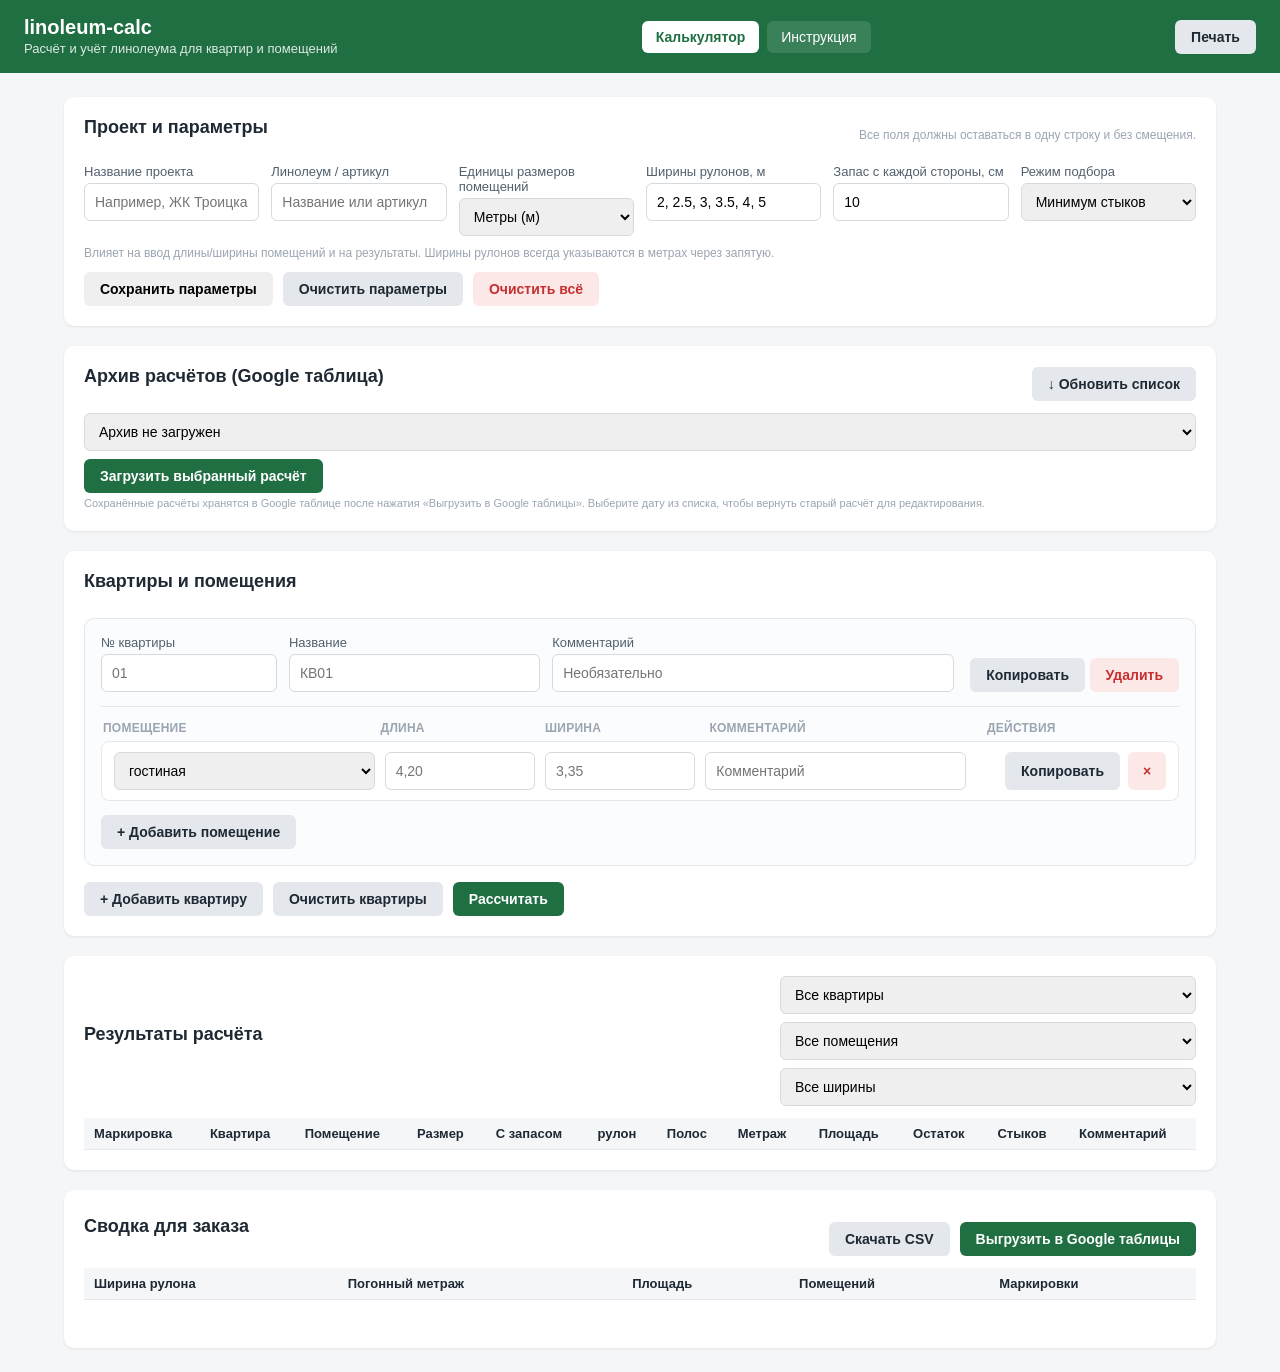
==== index.html @ c81ecb3d "Initial project setup for linoleum-calc" ====
<!doctype html>
<html lang="ru">
<head>
  <meta charset="utf-8">
  <meta name="viewport" content="width=device-width,initial-scale=1">
  <title>linoleum-calc — расчёт линолеума</title>
  <link rel="stylesheet" href="style.css">
</head>
<body>
  <header>
    <div>
      <b>linoleum-calc</b>
      <span>Расчёт и учёт линолеума для квартир и помещений</span>
    </div>
    <nav class="topnav">
      <a href="index.html" class="active">Калькулятор</a>
      <a href="docs/instructions.md">Инструкция</a>
    </nav>
    <button id="printBtn" class="secondary">Печать</button>
  </header>

  <main>
    <section class="card">
      <div class="section-head">
        <h1>Проект и параметры</h1>
        <p class="muted">Все поля должны оставаться в одну строку и без смещения.</p>
      </div>

      <div class="grid settings">
        <label>Название проекта
          <input id="projectName" placeholder="Например, ЖК Троицкая">
        </label>
        <label>Линолеум / артикул
          <input id="material" placeholder="Название или артикул">
        </label>
        <label>Единицы размеров помещений
          <select id="units">
            <option value="m">Метры (м)</option>
            <option value="mm">Миллиметры (мм)</option>
          </select>
        </label>
        <label>Ширины рулонов, м
          <input id="rollWidths" value="2, 2.5, 3, 3.5, 4, 5">
        </label>
        <label>Запас с каждой стороны, см
          <input id="allowance" type="number" min="0" step="1" value="10">
        </label>
        <label>Режим подбора
          <select id="mode">
            <option value="seams">Минимум стыков</option>
            <option value="waste">Минимум отходов</option>
          </select>
        </label>
      </div>

      <div class="settings-hint">
        <span>Влияет на ввод длины/ширины помещений и на результаты. Ширины рулонов всегда указываются в метрах через запятую.</span>
      </div>

      <div class="actions">
        <button id="saveProject">Сохранить параметры</button>
        <button id="clearSettings" class="secondary">Очистить параметры</button>
        <button id="clearAll" class="danger">Очистить всё</button>
      </div>
    </section>

    <section class="card">
      <div class="section-head">
        <h2>Архив расчётов (Google таблица)</h2>
        <button id="refreshArchive" class="secondary">↓ Обновить список</button>
      </div>

      <div class="filters">
        <select id="archiveSelect">
          <option value="">Архив не загружен</option>
        </select>
        <button id="loadArchive" class="primary">Загрузить выбранный расчёт</button>
      </div>

      <small>
        Сохранённые расчёты хранятся в Google таблице после нажатия «Выгрузить в Google таблицы».
        Выберите дату из списка, чтобы вернуть старый расчёт для редактирования.
      </small>
    </section>

    <section class="card">
      <div class="section-head">
        <h2>Квартиры и помещения</h2>
      </div>

      <div id="apartments"></div>

      <div class="actions bottom-actions">
        <button id="addApartmentBottom" class="secondary">+ Добавить квартиру</button>
        <button id="clearApartments" class="secondary">Очистить квартиры</button>
        <button id="calculateBottom" class="primary">Рассчитать</button>
      </div>
    </section>

    <section class="card">
      <div class="section-head">
        <h2>Результаты расчёта</h2>
        <div class="filters">
          <select id="filterApartment"><option value="">Все квартиры</option></select>
          <select id="filterRoom"><option value="">Все помещения</option></select>
          <select id="filterWidth"><option value="">Все ширины</option></select>
        </div>
      </div>

      <div class="table-wrap">
        <table>
          <thead>
            <tr>
              <th>Маркировка</th>
              <th>Квартира</th>
              <th>Помещение</th>
              <th>Размер</th>
              <th>С запасом</th>
              <th>рулон</th>
              <th>Полос</th>
              <th>Метраж</th>
              <th>Площадь</th>
              <th>Остаток</th>
              <th>Стыков</th>
              <th>Комментарий</th>
            </tr>
          </thead>
          <tbody id="results"></tbody>
        </table>
      </div>
    </section>

    <section class="card">
      <div class="section-head">
        <h2>Сводка для заказа</h2>
        <div class="actions">
          <button id="downloadCsv" class="secondary">Скачать CSV</button>
          <button id="exportSheets" class="primary">Выгрузить в Google таблицы</button>
        </div>
      </div>

      <div class="table-wrap">
        <table>
          <thead>
            <tr>
              <th>Ширина рулона</th>
              <th>Погонный метраж</th>
              <th>Площадь</th>
              <th>Помещений</th>
              <th>Маркировки</th>
            </tr>
          </thead>
          <tbody id="summary"></tbody>
        </table>
      </div>

      <p id="message" class="message"></p>
    </section>
  </main>

  <template id="apartmentTpl">
    <article class="apartment">
      <div class="apt-head">
        <div class="apt-fields">
          <label>№ квартиры
            <input class="apt-number" placeholder="01">
          </label>
          <label>Название
            <input class="apt-name" placeholder="КВ01">
          </label>
          <label>Комментарий
            <input class="apt-comment" placeholder="Необязательно">
          </label>
        </div>
        <div class="apt-actions">
          <button class="copy-apt secondary">Копировать</button>
          <button class="delete-apt danger">Удалить</button>
        </div>
      </div>

      <div class="rooms-head">
        <span>Помещение</span>
        <span>Длина</span>
        <span>Ширина</span>
        <span>Комментарий</span>
        <span>Действия</span>
      </div>

      <div class="rooms"></div>

      <button class="add-room secondary">+ Добавить помещение</button>
    </article>
  </template>

  <template id="roomTpl">
    <div class="room">
      <div class="room-main">
        <select class="room-type"></select>
        <input class="room-custom" placeholder="Своё название" hidden>
        <input class="room-code" placeholder="Код" hidden>
      </div>
      <label class="room-dim"><span>Длина</span><input class="room-length" inputmode="decimal" placeholder="4,20"></label>
      <label class="room-dim"><span>Ширина</span><input class="room-width" inputmode="decimal" placeholder="3,35"></label>
      <input class="room-comment" placeholder="Комментарий">
      <div class="room-actions">
        <button class="copy-room secondary">Копировать</button>
        <button class="delete-room danger">×</button>
      </div>
    </div>
  </template>

  <script type="module" src="app.js"></script>
</body>
</html>
---- style.css ----
*{box-sizing:border-box;}
body{margin:0;font-family:Segoe UI,Arial,sans-serif;background:#f4f6f8;color:#1f2933;}
header{display:flex;justify-content:space-between;align-items:center;padding:16px 24px;background:#1f6f43;color:#fff;flex-wrap:wrap;gap:12px;}
header div b{font-size:20px;display:block;}
header div span{font-size:13px;opacity:.85;}
.topnav{display:flex;gap:8px;flex-wrap:wrap;}
.topnav a{color:#fff;text-decoration:none;padding:8px 14px;border-radius:6px;font-size:14px;background:rgba(255,255,255,.12);}
.topnav a.active{background:#fff;color:#1f6f43;font-weight:600;}
.topnav a:hover{background:rgba(255,255,255,.25);}
.topnav a.active:hover{background:#fff;}
main{max-width:1200px;margin:0 auto;padding:24px;display:flex;flex-direction:column;gap:20px;}
.card{background:#fff;border-radius:10px;padding:20px;box-shadow:0 1px 3px rgba(0,0,0,.08);}
.card h1,.card h2{margin:0 0 14px;font-size:18px;}
.section-head{display:flex;justify-content:space-between;align-items:center;margin-bottom:12px;flex-wrap:wrap;gap:8px;}
.grid.settings{display:grid;grid-template-columns:repeat(6,minmax(0,1fr));gap:12px;align-items:start;}
.settings-hint{margin:10px 0 0;color:#9aa5b1;font-size:12px;}
label{display:flex;flex-direction:column;font-size:13px;color:#52606d;gap:4px;min-width:0;}
input,select{width:100%;min-width:0;padding:8px 10px;border:1px solid #d3dae0;border-radius:6px;font-size:14px;height:38px;}
small{color:#9aa5b1;font-size:11px;}
.actions{display:flex;gap:10px;margin-top:12px;flex-wrap:wrap;}
button{cursor:pointer;border:none;border-radius:6px;padding:9px 16px;font-size:14px;font-weight:600;}
button.primary{background:#1f6f43;color:#fff;}
button.secondary{background:#e4e7eb;color:#1f2933;}
button.danger{background:#fde8e8;color:#c53030;}
button:hover{opacity:.9;}
.muted{color:#9aa5b1;font-size:12px;margin:0;}

.apartment{border:1px solid #e4e7eb;border-radius:10px;padding:16px;margin-bottom:16px;background:#fbfcfd;}
.apt-head{display:flex;justify-content:space-between;align-items:flex-end;gap:16px;flex-wrap:wrap;padding-bottom:14px;margin-bottom:14px;border-bottom:1px solid #e4e7eb;}
.apt-fields{display:grid;grid-template-columns:minmax(90px,.7fr) minmax(120px,1fr) minmax(160px,1.6fr);gap:12px;flex:1 1 480px;}
.apt-actions{margin:0;flex:0 0 auto;}
.apt-actions button{white-space:nowrap;}

.rooms-head{display:grid;grid-template-columns:minmax(150px,1.3fr) minmax(90px,.75fr) minmax(90px,.75fr) minmax(140px,1.3fr) 190px;gap:10px;padding:0 2px 6px;font-size:12px;color:#9aa5b1;font-weight:600;text-transform:uppercase;letter-spacing:.02em;}
.rooms{display:flex;flex-direction:column;gap:10px;margin:0 0 14px;}
.room{display:grid;grid-template-columns:minmax(150px,1.3fr) minmax(90px,.75fr) minmax(90px,.75fr) minmax(140px,1.3fr) 190px;gap:10px;align-items:center;background:#fff;border:1px solid #e4e7eb;border-radius:8px;padding:10px 12px;}
.room-main{display:flex;flex-direction:column;gap:6px;min-width:0;}
.room-main select,.room-main input{height:38px;}
.room-dim{margin:0;}
.room-dim span{display:none;}
.room>label,.room>input{margin:0;}
.room .room-comment{height:38px;}
.room-actions{display:flex;gap:8px;justify-content:flex-end;}
.room-actions button{white-space:nowrap;height:38px;}
.room-actions .delete-room{width:38px;padding:0;flex:0 0 38px;}
.table-wrap{overflow-x:auto;}
table{width:100%;border-collapse:collapse;font-size:13px;}
th,td{padding:8px 10px;border-bottom:1px solid #e4e7eb;text-align:left;white-space:nowrap;}
th{background:#f4f6f8;font-weight:600;}
.filters{display:flex;gap:8px;flex-wrap:wrap;}
.message{min-height:20px;color:#c53030;font-size:13px;margin:8px 0 0;}
.steps{padding-left:22px;display:flex;flex-direction:column;gap:10px;}
.steps li{line-height:1.5;}
.steps ul{margin-top:6px;}
code{background:#f4f6f8;padding:2px 6px;border-radius:4px;font-size:13px;}

@media (max-width:1200px){
  .grid.settings{grid-template-columns:repeat(3,minmax(0,1fr));}
  .rooms-head{display:none;}
  .room{grid-template-columns:1fr 1fr;grid-template-areas:"main main" "length width" "comment comment" "actions actions";}
  .room-main{grid-area:main;}
  .room-dim:nth-child(2){grid-area:length;}
  .room-dim:nth-child(3){grid-area:width;}
  .room .room-comment{grid-area:comment;}
  .room-actions{grid-area:actions;justify-content:stretch;}
  .room-actions button{flex:1 1 0;}
  .room-actions .delete-room{flex:0 0 44px;}
  .room-dim span{display:block;font-size:12px;color:#9aa5b1;margin-bottom:4px;}
}
@media (max-width:900px){.grid.settings{grid-template-columns:repeat(2,minmax(0,1fr));}}
@media (max-width:760px){
  header{padding:14px 16px;}
  main{padding:16px;}
  .grid.settings{grid-template-columns:1fr;}
  .apt-fields{grid-template-columns:1fr;}
  .apt-head{align-items:stretch;}
  .apt-actions{display:flex;}
  .apt-actions button{flex:1 1 0;}
  table th,table td{white-space:normal;}
  .topnav{order:3;width:100%;}
}
@media print{header .actions,.card .actions,.filters,.topnav,#addApartment,.delete-apt,.delete-room,.copy-apt,.copy-room{display:none!important;}body{background:#fff;}.card{box-shadow:none;border:1px solid #ddd;}}
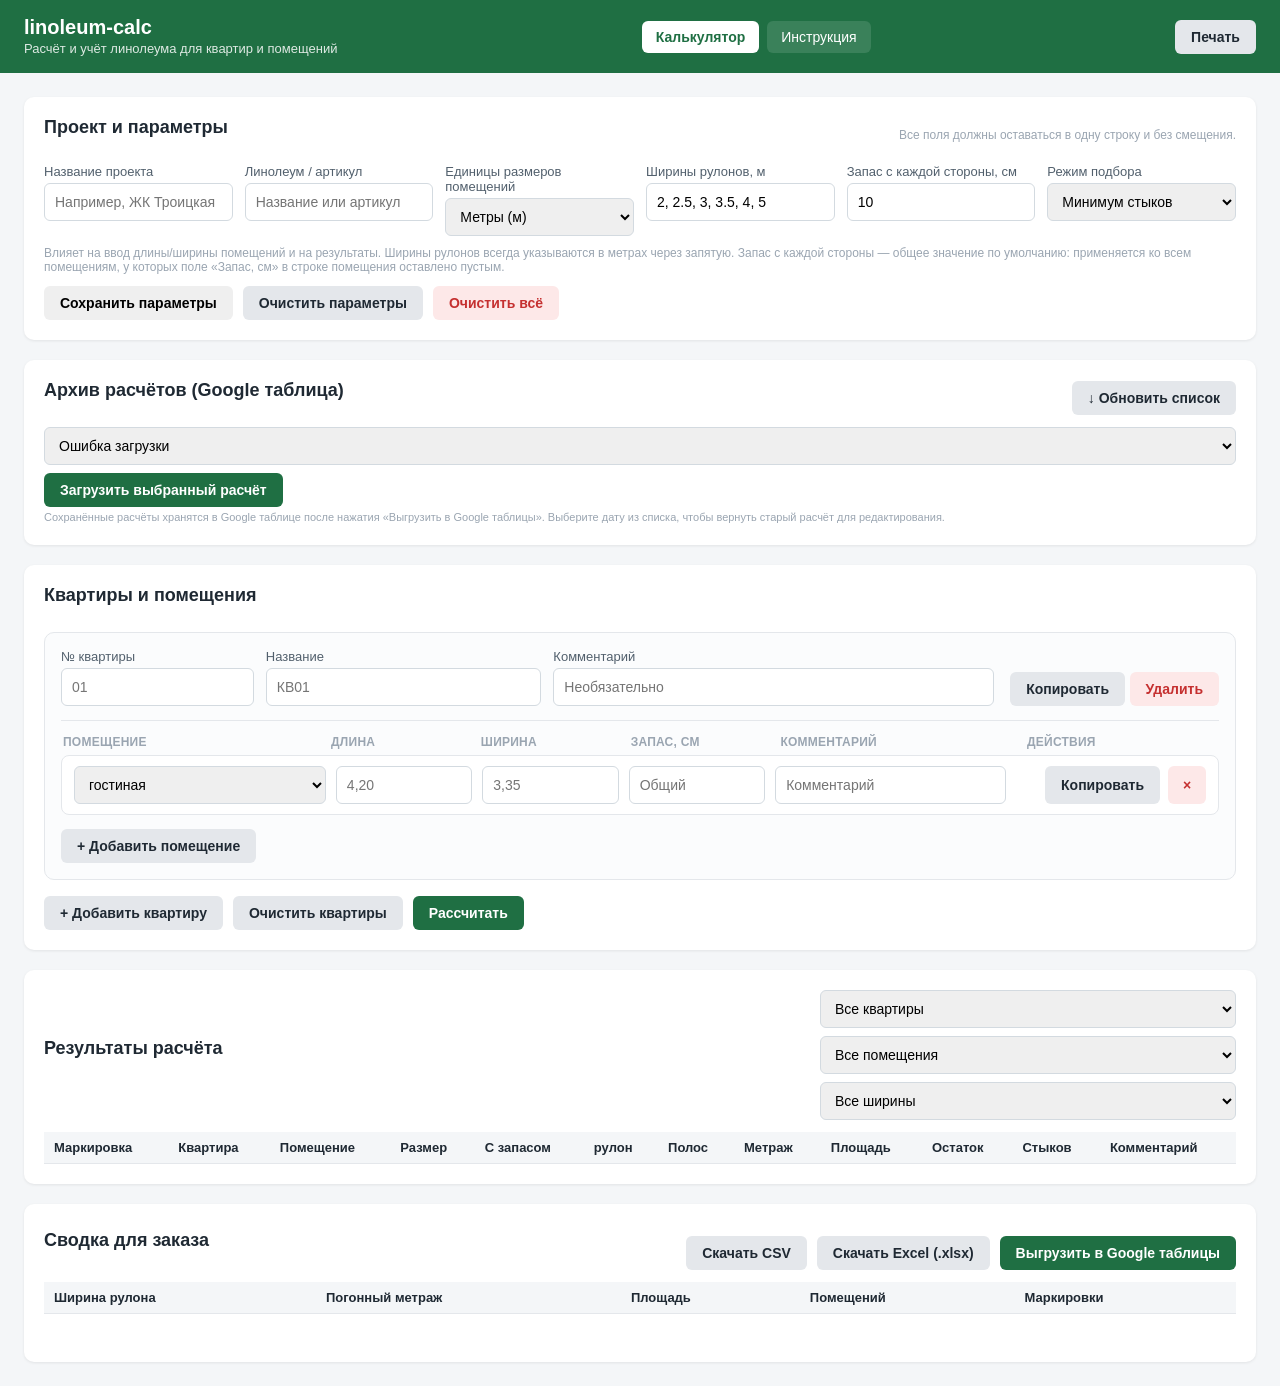
==== commit c7c5f1a9: "Add per-room allowance override and Excel export with offcut percentage column" ====
--- a/index.html
+++ b/index.html
@@ -54,7 +54,7 @@
       </div>
 
       <div class="settings-hint">
-        <span>Влияет на ввод длины/ширины помещений и на результаты. Ширины рулонов всегда указываются в метрах через запятую.</span>
+        <span>Влияет на ввод длины/ширины помещений и на результаты. Ширины рулонов всегда указываются в метрах через запятую. Запас с каждой стороны — общее значение по умолчанию: применяется ко всем помещениям, у которых поле «Запас, см» в строке помещения оставлено пустым.</span>
       </div>
 
       <div class="actions">
@@ -135,6 +135,7 @@
         <h2>Сводка для заказа</h2>
         <div class="actions">
           <button id="downloadCsv" class="secondary">Скачать CSV</button>
+          <button id="downloadXlsx" class="secondary">Скачать Excel (.xlsx)</button>
           <button id="exportSheets" class="primary">Выгрузить в Google таблицы</button>
         </div>
       </div>
@@ -182,6 +183,7 @@
         <span>Помещение</span>
         <span>Длина</span>
         <span>Ширина</span>
+        <span>Запас, см</span>
         <span>Комментарий</span>
         <span>Действия</span>
       </div>
@@ -199,8 +201,9 @@
         <input class="room-custom" placeholder="Своё название" hidden>
         <input class="room-code" placeholder="Код" hidden>
       </div>
-      <label class="room-dim"><span>Длина</span><input class="room-length" inputmode="decimal" placeholder="4,20"></label>
-      <label class="room-dim"><span>Ширина</span><input class="room-width" inputmode="decimal" placeholder="3,35"></label>
+      <label class="room-dim"><span class="mobile-label">Длина</span><input class="room-length" inputmode="decimal" placeholder="4,20"></label>
+      <label class="room-dim"><span class="mobile-label">Ширина</span><input class="room-width" inputmode="decimal" placeholder="3,35"></label>
+      <label class="room-dim"><span class="mobile-label">Запас, см</span><input class="room-allowance" type="number" min="0" step="1" placeholder="Общий"></label>
       <input class="room-comment" placeholder="Комментарий">
       <div class="room-actions">
         <button class="copy-room secondary">Копировать</button>
@@ -209,6 +212,7 @@
     </div>
   </template>
 
-  <script type="module" src="app.js"></script>
+  <script src="https://cdn.sheetjs.com/xlsx-0.20.2/package/dist/xlsx.full.min.js"></script>
+  <script src="app.js"></script>
 </body>
 </html>
--- a/style.css
+++ b/style.css
@@ -8,7 +8,7 @@
 .topnav a.active{background:#fff;color:#1f6f43;font-weight:600;}
 .topnav a:hover{background:rgba(255,255,255,.25);}
 .topnav a.active:hover{background:#fff;}
-main{max-width:1200px;margin:0 auto;padding:24px;display:flex;flex-direction:column;gap:20px;}
+main{max-width:1280px;margin:0 auto;padding:24px;display:flex;flex-direction:column;gap:20px;}
 .card{background:#fff;border-radius:10px;padding:20px;box-shadow:0 1px 3px rgba(0,0,0,.08);}
 .card h1,.card h2{margin:0 0 14px;font-size:18px;}
 .section-head{display:flex;justify-content:space-between;align-items:center;margin-bottom:12px;flex-wrap:wrap;gap:8px;}
@@ -31,13 +31,13 @@
 .apt-actions{margin:0;flex:0 0 auto;}
 .apt-actions button{white-space:nowrap;}
 
-.rooms-head{display:grid;grid-template-columns:minmax(150px,1.3fr) minmax(90px,.75fr) minmax(90px,.75fr) minmax(140px,1.3fr) 190px;gap:10px;padding:0 2px 6px;font-size:12px;color:#9aa5b1;font-weight:600;text-transform:uppercase;letter-spacing:.02em;}
+.rooms-head{display:grid;grid-template-columns:minmax(140px,1.2fr) minmax(80px,.65fr) minmax(80px,.65fr) minmax(90px,.65fr) minmax(130px,1.1fr) 190px;gap:10px;padding:0 2px 6px;font-size:12px;color:#9aa5b1;font-weight:600;text-transform:uppercase;letter-spacing:.02em;}
 .rooms{display:flex;flex-direction:column;gap:10px;margin:0 0 14px;}
-.room{display:grid;grid-template-columns:minmax(150px,1.3fr) minmax(90px,.75fr) minmax(90px,.75fr) minmax(140px,1.3fr) 190px;gap:10px;align-items:center;background:#fff;border:1px solid #e4e7eb;border-radius:8px;padding:10px 12px;}
+.room{display:grid;grid-template-columns:minmax(140px,1.2fr) minmax(80px,.65fr) minmax(80px,.65fr) minmax(90px,.65fr) minmax(130px,1.1fr) 190px;gap:10px;align-items:center;background:#fff;border:1px solid #e4e7eb;border-radius:8px;padding:10px 12px;}
 .room-main{display:flex;flex-direction:column;gap:6px;min-width:0;}
 .room-main select,.room-main input{height:38px;}
 .room-dim{margin:0;}
-.room-dim span{display:none;}
+.room-dim .mobile-label{display:none;}
 .room>label,.room>input{margin:0;}
 .room .room-comment{height:38px;}
 .room-actions{display:flex;gap:8px;justify-content:flex-end;}
@@ -57,15 +57,16 @@
 @media (max-width:1200px){
   .grid.settings{grid-template-columns:repeat(3,minmax(0,1fr));}
   .rooms-head{display:none;}
-  .room{grid-template-columns:1fr 1fr;grid-template-areas:"main main" "length width" "comment comment" "actions actions";}
+  .room{grid-template-columns:1fr 1fr;grid-template-areas:"main main" "length width" "allowance allowance" "comment comment" "actions actions";}
   .room-main{grid-area:main;}
   .room-dim:nth-child(2){grid-area:length;}
   .room-dim:nth-child(3){grid-area:width;}
+  .room-dim:nth-child(4){grid-area:allowance;}
   .room .room-comment{grid-area:comment;}
   .room-actions{grid-area:actions;justify-content:stretch;}
   .room-actions button{flex:1 1 0;}
   .room-actions .delete-room{flex:0 0 44px;}
-  .room-dim span{display:block;font-size:12px;color:#9aa5b1;margin-bottom:4px;}
+  .room-dim .mobile-label{display:block;font-size:12px;color:#9aa5b1;margin-bottom:4px;}
 }
 @media (max-width:900px){.grid.settings{grid-template-columns:repeat(2,minmax(0,1fr));}}
 @media (max-width:760px){
